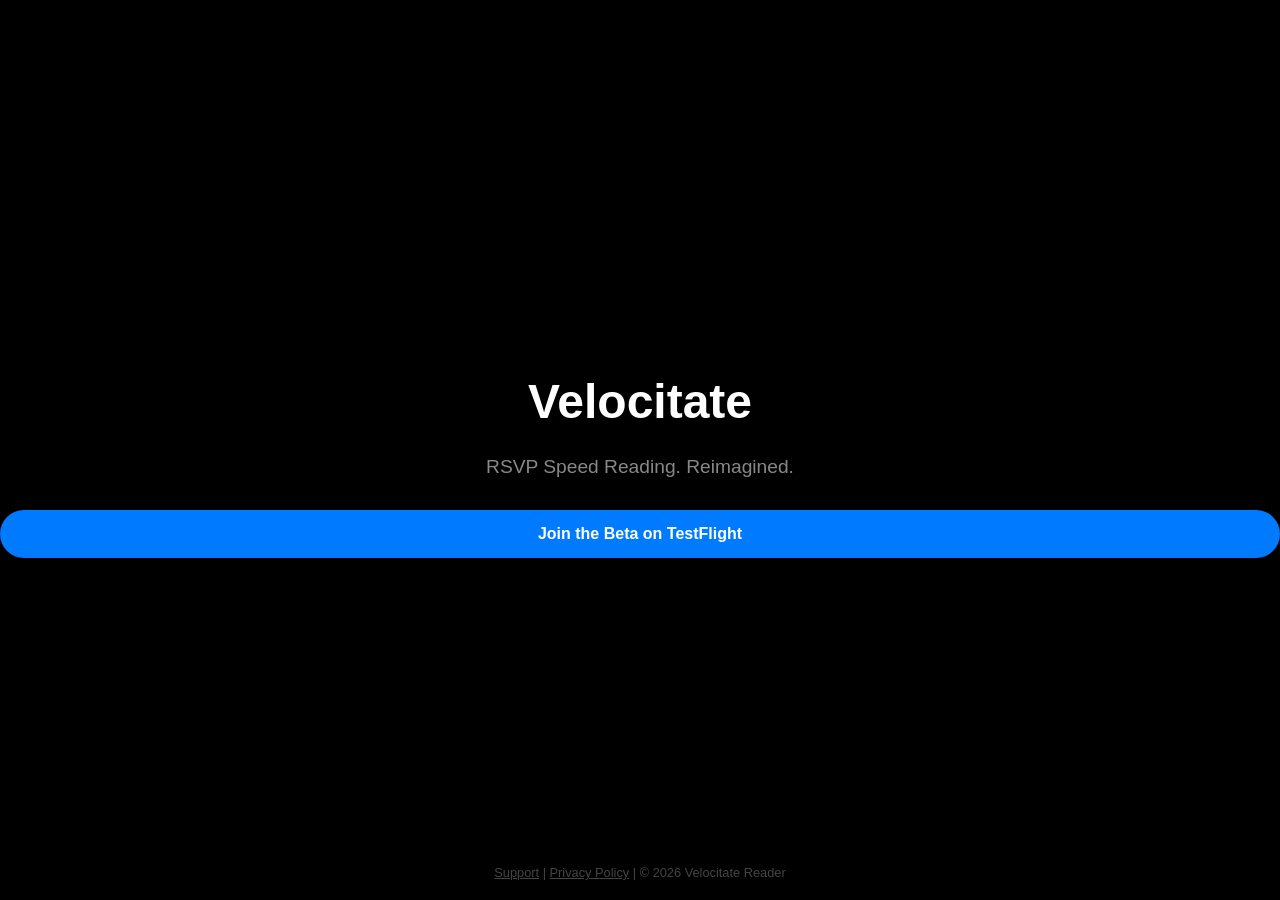
==== index.html @ eca7325d "Update index.html" ====
<!DOCTYPE html>
<html lang="en">
<head>
    <meta charset="UTF-8">
    <meta name="viewport" content="width=device-width, initial-scale=1.0">
    <title>Velocitate Reader | RSVP Speed Reading</title>
    <style>
        body { font-family: -apple-system, BlinkMacSystemFont, "Segoe UI", Roboto, Helvetica, Arial, sans-serif; background: #000; color: #fff; text-align: center; display: flex; flex-direction: column; justify-content: center; height: 100vh; margin: 0; }
        h1 { font-size: 3rem; margin-bottom: 0.5rem; }
        p { color: #888; font-size: 1.2rem; margin-bottom: 2rem; }
        .cta { background: #007AFF; color: white; padding: 15px 30px; text-decoration: none; border-radius: 25px; font-weight: bold; transition: 0.3s; }
        .cta:hover { opacity: 0.8; }
        .footer { position: absolute; bottom: 20px; width: 100%; font-size: 0.8rem; color: #444; }
        a { color: #444; }
    </style>
</head>
<body>
    <h1>Velocitate</h1>
    <p>RSVP Speed Reading. Reimagined.</p>
    <a href="https://testflight.apple.com/join/eGEN9Txm" class="cta">Join the Beta on TestFlight</a>
    
    <div class="footer">
        <a href="support.html">Support</a> | 
        <a href="privacy.html">Privacy Policy</a> | © 2026 Velocitate Reader
    </div>
</body>
</html>
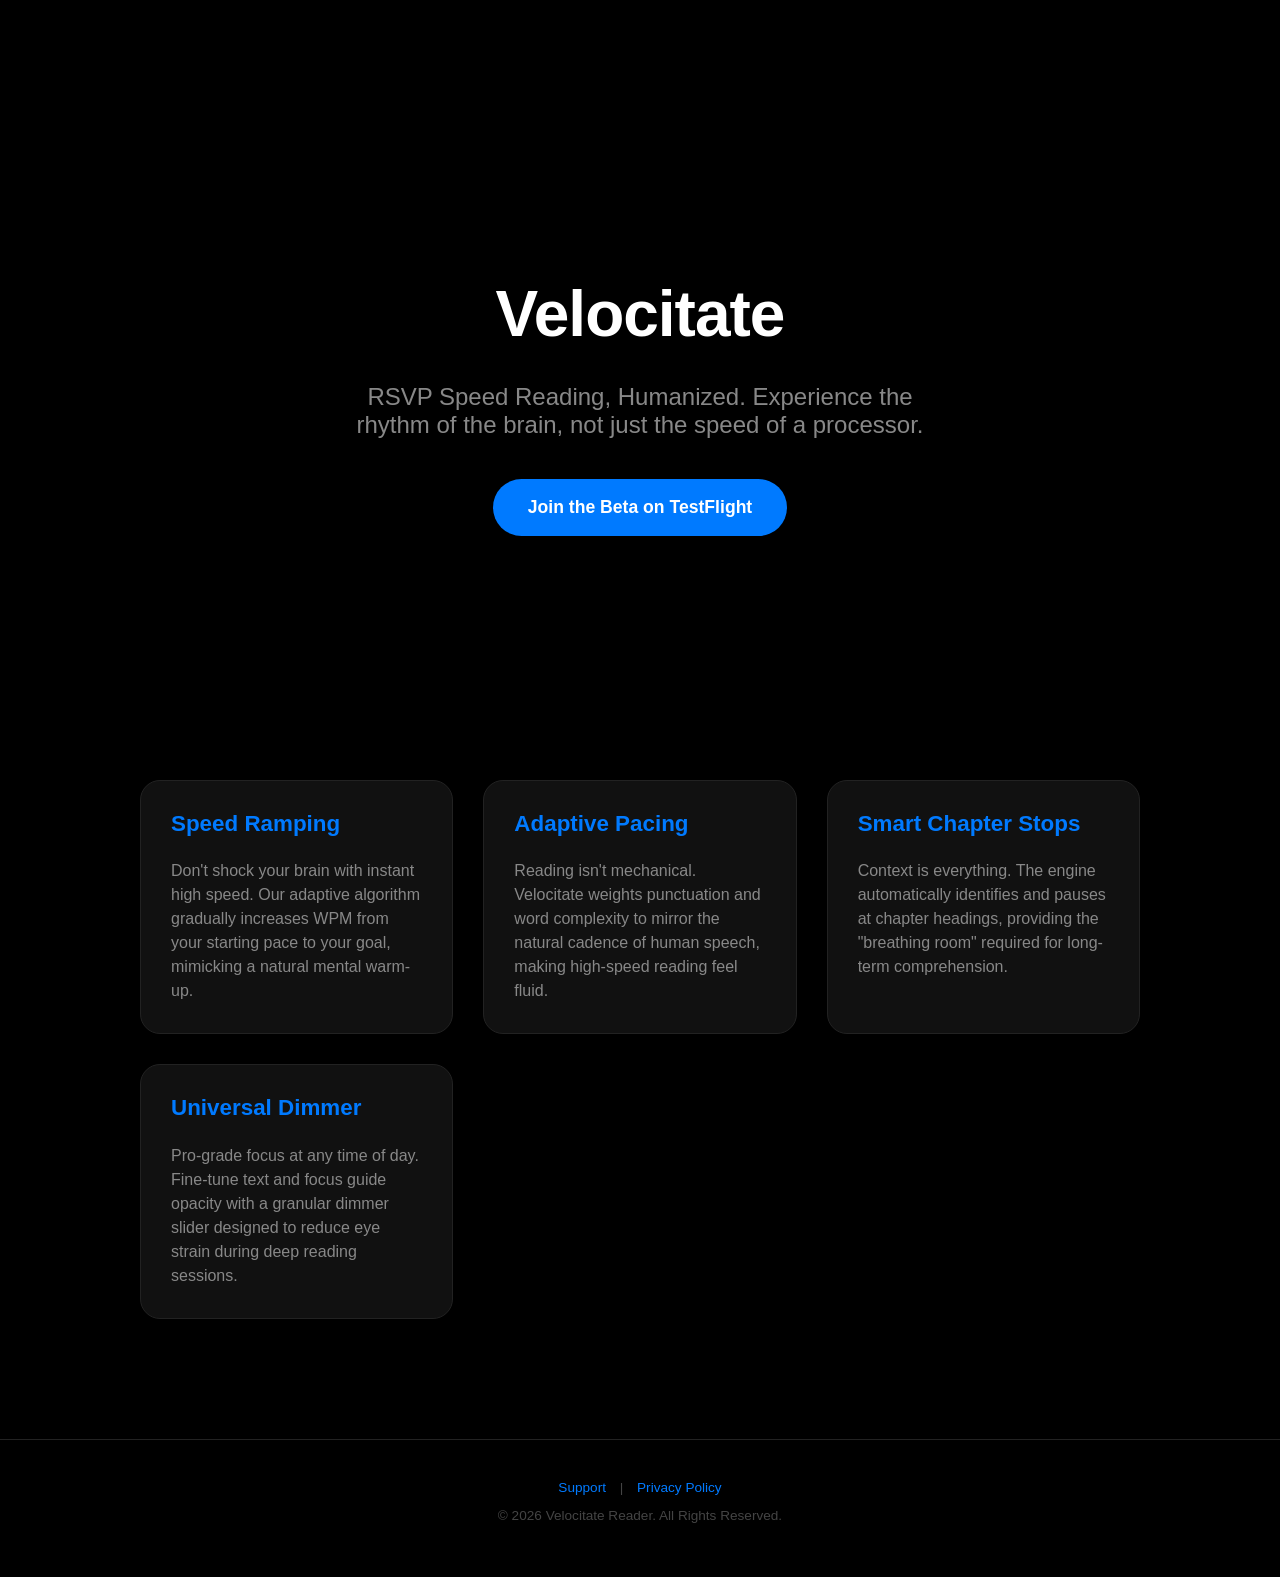
==== commit ab6c8839: "Update index.html" ====
--- a/index.html
+++ b/index.html
@@ -3,25 +3,66 @@
 <head>
     <meta charset="UTF-8">
     <meta name="viewport" content="width=device-width, initial-scale=1.0">
-    <title>Velocitate Reader | RSVP Speed Reading</title>
+    <title>Velocitate | RSVP Speed Reading, Humanized</title>
     <style>
-        body { font-family: -apple-system, BlinkMacSystemFont, "Segoe UI", Roboto, Helvetica, Arial, sans-serif; background: #000; color: #fff; text-align: center; display: flex; flex-direction: column; justify-content: center; height: 100vh; margin: 0; }
-        h1 { font-size: 3rem; margin-bottom: 0.5rem; }
-        p { color: #888; font-size: 1.2rem; margin-bottom: 2rem; }
-        .cta { background: #007AFF; color: white; padding: 15px 30px; text-decoration: none; border-radius: 25px; font-weight: bold; transition: 0.3s; }
-        .cta:hover { opacity: 0.8; }
-        .footer { position: absolute; bottom: 20px; width: 100%; font-size: 0.8rem; color: #444; }
-        a { color: #444; }
+        :root { --accent: #007AFF; --bg: #000; --card: #111; --text: #fff; --secondary: #888; }
+        body { font-family: -apple-system, BlinkMacSystemFont, "Segoe UI", Roboto, Helvetica, Arial, sans-serif; background: var(--bg); color: var(--text); margin: 0; padding: 0; }
+        
+        /* Hero Section */
+        .hero { display: flex; flex-direction: column; align-items: center; justify-content: center; min-height: 80vh; text-align: center; padding: 20px; }
+        h1 { font-size: 4rem; margin-bottom: 0.5rem; letter-spacing: -1px; }
+        .tagline { font-size: 1.5rem; color: var(--secondary); margin-bottom: 2.5rem; max-width: 600px; }
+        
+        /* CTA Button */
+        .cta { background: var(--accent); color: white; padding: 18px 35px; text-decoration: none; border-radius: 30px; font-weight: bold; font-size: 1.1rem; transition: transform 0.2s; }
+        .cta:hover { transform: scale(1.05); }
+
+        /* Features Section */
+        .features { max-width: 1000px; margin: 0 auto 100px auto; padding: 20px; display: grid; grid-template-columns: repeat(auto-fit, minmax(300px, 1fr)); gap: 30px; }
+        .feature-card { background: var(--card); padding: 30px; border-radius: 20px; border: 1px solid #222; }
+        .feature-card h3 { color: var(--accent); margin-top: 0; font-size: 1.4rem; }
+        .feature-card p { color: var(--secondary); line-height: 1.5; font-size: 1rem; margin-bottom: 0; }
+
+        /* Footer */
+        .footer { text-align: center; padding: 40px 20px; border-top: 1px solid #222; font-size: 0.85rem; color: #444; }
+        .footer a { color: var(--accent); text-decoration: none; margin: 0 10px; }
     </style>
 </head>
 <body>
-    <h1>Velocitate</h1>
-    <p>RSVP Speed Reading. Reimagined.</p>
-    <a href="https://testflight.apple.com/join/eGEN9Txm" class="cta">Join the Beta on TestFlight</a>
-    
+
+    <section class="hero">
+        <h1>Velocitate</h1>
+        <p class="tagline">RSVP Speed Reading, Humanized. Experience the rhythm of the brain, not just the speed of a processor.</p>
+        <a href="https://testflight.apple.com/join/eGEN9Txm" class="cta">Join the Beta on TestFlight</a>
+    </section>
+
+    <section class="features">
+        <div class="feature-card">
+            <h3>Speed Ramping</h3>
+            <p>Don't shock your brain with instant high speed. Our adaptive algorithm gradually increases WPM from your starting pace to your goal, mimicking a natural mental warm-up.</p>
+        </div>
+
+        <div class="feature-card">
+            <h3>Adaptive Pacing</h3>
+            <p>Reading isn't mechanical. Velocitate weights punctuation and word complexity to mirror the natural cadence of human speech, making high-speed reading feel fluid.</p>
+        </div>
+
+        <div class="feature-card">
+            <h3>Smart Chapter Stops</h3>
+            <p>Context is everything. The engine automatically identifies and pauses at chapter headings, providing the "breathing room" required for long-term comprehension.</p>
+        </div>
+
+        <div class="feature-card">
+            <h3>Universal Dimmer</h3>
+            <p>Pro-grade focus at any time of day. Fine-tune text and focus guide opacity with a granular dimmer slider designed to reduce eye strain during deep reading sessions.</p>
+        </div>
+    </section>
+
     <div class="footer">
         <a href="support.html">Support</a> | 
-        <a href="privacy.html">Privacy Policy</a> | © 2026 Velocitate Reader
+        <a href="privacy.html">Privacy Policy</a>
+        <p>© 2026 Velocitate Reader. All Rights Reserved.</p>
     </div>
+
 </body>
 </html>
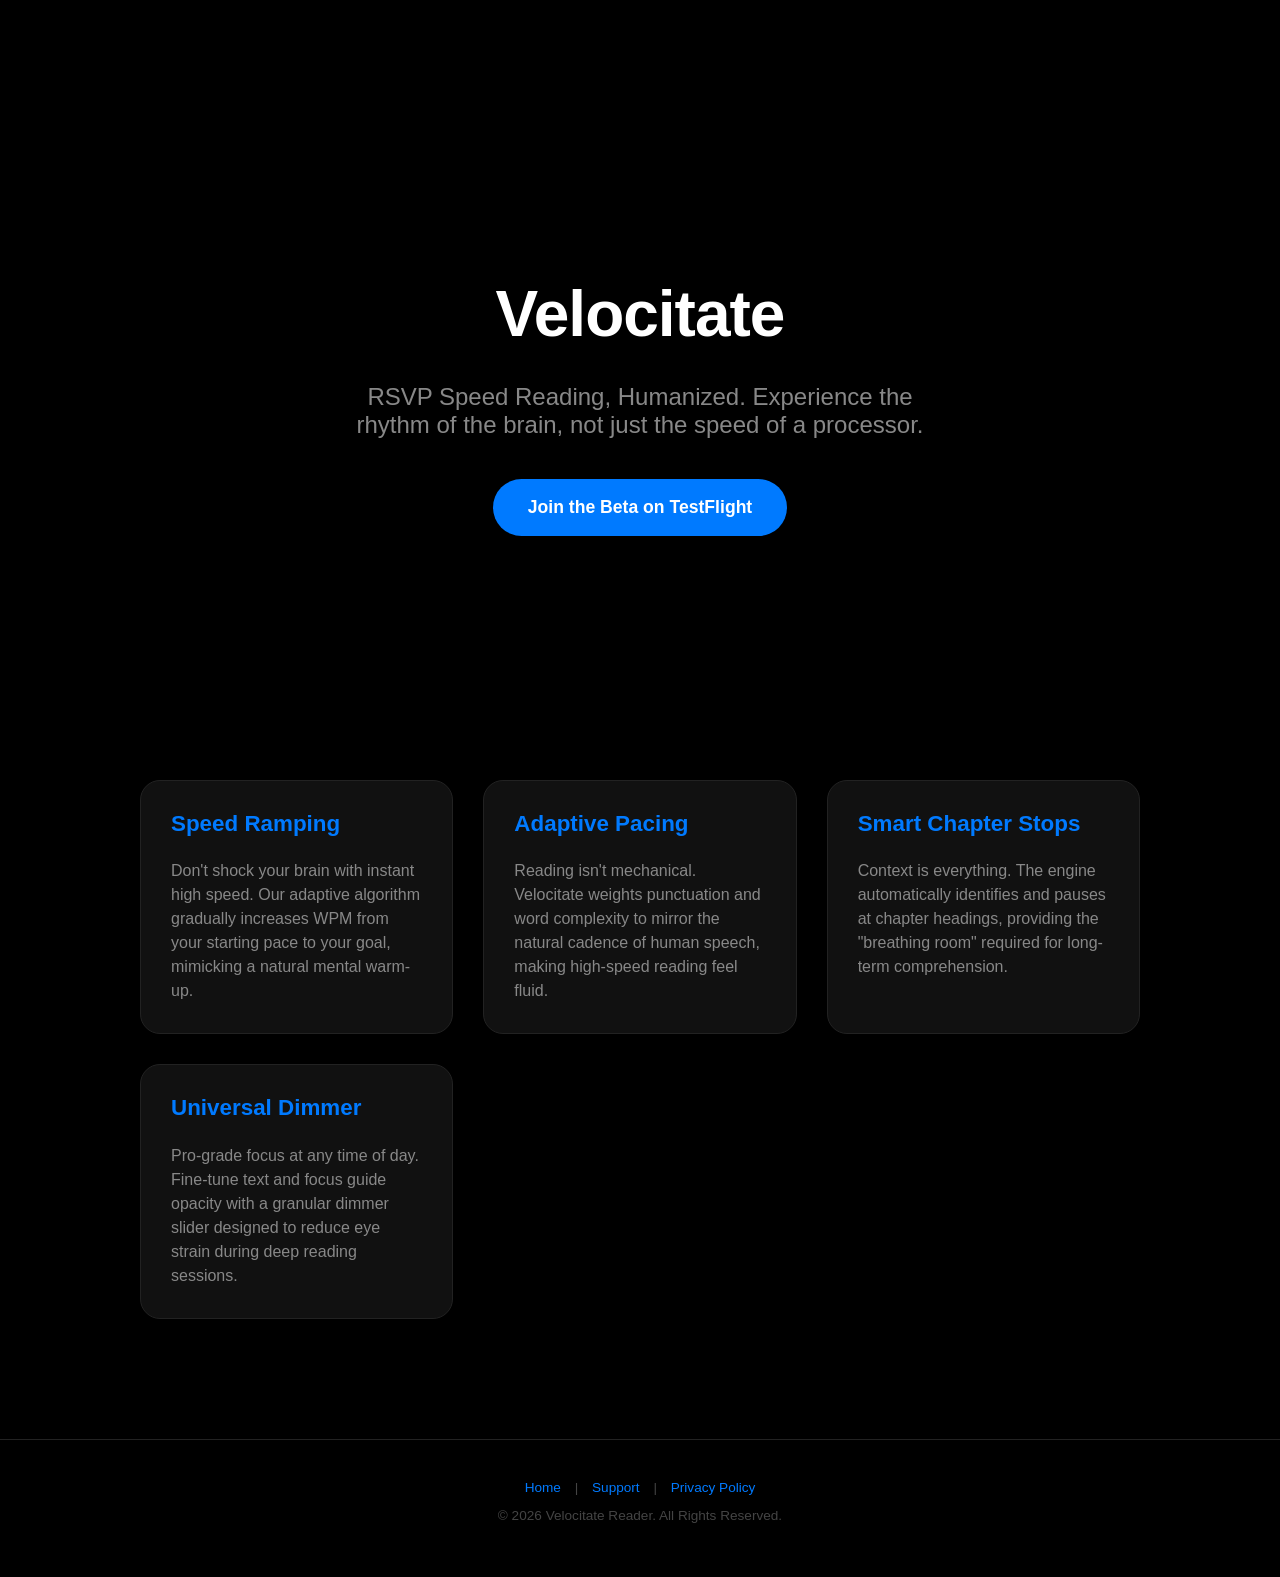
==== commit fc5c491d: "Update index.html" ====
--- a/index.html
+++ b/index.html
@@ -59,10 +59,13 @@
     </section>
 
     <div class="footer">
+        <a href="index.html">Home</a> | 
         <a href="support.html">Support</a> | 
         <a href="privacy.html">Privacy Policy</a>
         <p>© 2026 Velocitate Reader. All Rights Reserved.</p>
     </div>
+</body>
+</html>
 
 </body>
 </html>
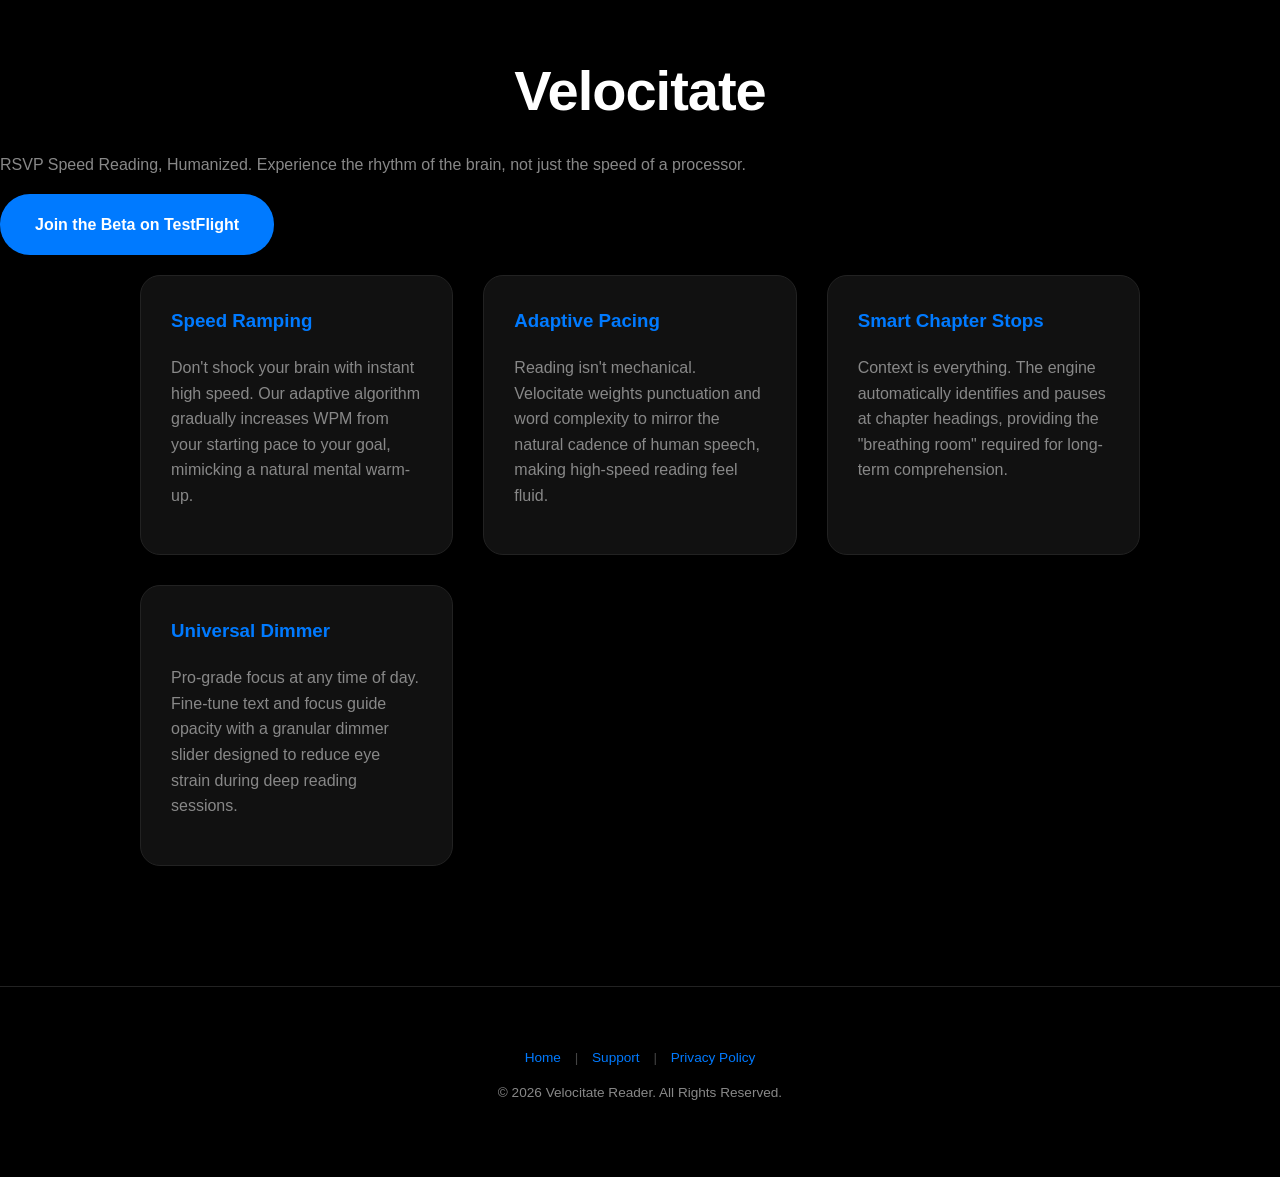
==== commit 45772c32: "Update index.html" ====
--- a/index.html
+++ b/index.html
@@ -4,29 +4,7 @@
     <meta charset="UTF-8">
     <meta name="viewport" content="width=device-width, initial-scale=1.0">
     <title>Velocitate | RSVP Speed Reading, Humanized</title>
-    <style>
-        :root { --accent: #007AFF; --bg: #000; --card: #111; --text: #fff; --secondary: #888; }
-        body { font-family: -apple-system, BlinkMacSystemFont, "Segoe UI", Roboto, Helvetica, Arial, sans-serif; background: var(--bg); color: var(--text); margin: 0; padding: 0; }
-        
-        /* Hero Section */
-        .hero { display: flex; flex-direction: column; align-items: center; justify-content: center; min-height: 80vh; text-align: center; padding: 20px; }
-        h1 { font-size: 4rem; margin-bottom: 0.5rem; letter-spacing: -1px; }
-        .tagline { font-size: 1.5rem; color: var(--secondary); margin-bottom: 2.5rem; max-width: 600px; }
-        
-        /* CTA Button */
-        .cta { background: var(--accent); color: white; padding: 18px 35px; text-decoration: none; border-radius: 30px; font-weight: bold; font-size: 1.1rem; transition: transform 0.2s; }
-        .cta:hover { transform: scale(1.05); }
-
-        /* Features Section */
-        .features { max-width: 1000px; margin: 0 auto 100px auto; padding: 20px; display: grid; grid-template-columns: repeat(auto-fit, minmax(300px, 1fr)); gap: 30px; }
-        .feature-card { background: var(--card); padding: 30px; border-radius: 20px; border: 1px solid #222; }
-        .feature-card h3 { color: var(--accent); margin-top: 0; font-size: 1.4rem; }
-        .feature-card p { color: var(--secondary); line-height: 1.5; font-size: 1rem; margin-bottom: 0; }
-
-        /* Footer */
-        .footer { text-align: center; padding: 40px 20px; border-top: 1px solid #222; font-size: 0.85rem; color: #444; }
-        .footer a { color: var(--accent); text-decoration: none; margin: 0 10px; }
-    </style>
+<link rel="stylesheet" href="style.css">
 </head>
 <body>
 
--- a/style.css
+++ b/style.css
@@ -0,0 +1,85 @@
+/* Velocitate Global Styles */
+:root {
+    --accent: #007AFF;
+    --bg: #000;
+    --card: #111;
+    --text: #fff;
+    --secondary: #888;
+    --border: #222;
+}
+
+body {
+    font-family: -apple-system, BlinkMacSystemFont, "Segoe UI", Roboto, Helvetica, Arial, sans-serif;
+    background: var(--bg);
+    color: var(--text);
+    line-height: 1.6;
+    margin: 0;
+    padding: 0;
+}
+
+.container {
+    max-width: 800px;
+    margin: 0 auto;
+    padding: 40px 20px;
+}
+
+/* Typography */
+h1 { font-size: 3.5rem; letter-spacing: -1px; margin-bottom: 0.5rem; text-align: center; }
+h2 { font-size: 1.5rem; margin-top: 2.5rem; color: #eee; border-bottom: 1px solid var(--border); padding-bottom: 10px; }
+p { color: var(--secondary); }
+
+/* Buttons & Links */
+.cta {
+    background: var(--accent);
+    color: white;
+    padding: 18px 35px;
+    text-decoration: none;
+    border-radius: 30px;
+    font-weight: bold;
+    display: inline-block;
+    transition: transform 0.2s;
+}
+.cta:hover { transform: scale(1.05); }
+
+.back-link {
+    display: block;
+    margin-bottom: 20px;
+    color: var(--accent);
+    text-decoration: none;
+    font-size: 0.9rem;
+}
+
+/* Feature Cards (Index Page) */
+.features {
+    max-width: 1000px;
+    margin: 0 auto 100px auto;
+    padding: 20px;
+    display: grid;
+    grid-template-columns: repeat(auto-fit, minmax(300px, 1fr));
+    gap: 30px;
+}
+
+.feature-card {
+    background: var(--card);
+    padding: 30px;
+    border-radius: 20px;
+    border: 1px solid var(--border);
+}
+
+.feature-card h3 { color: var(--accent); margin-top: 0; }
+
+/* Unified Footer */
+.footer {
+    text-align: center;
+    padding: 60px 20px;
+    border-top: 1px solid var(--border);
+    font-size: 0.85rem;
+    color: #444;
+    margin-top: 60px;
+}
+
+.footer a {
+    color: var(--accent);
+    text-decoration: none;
+    margin: 0 10px;
+}
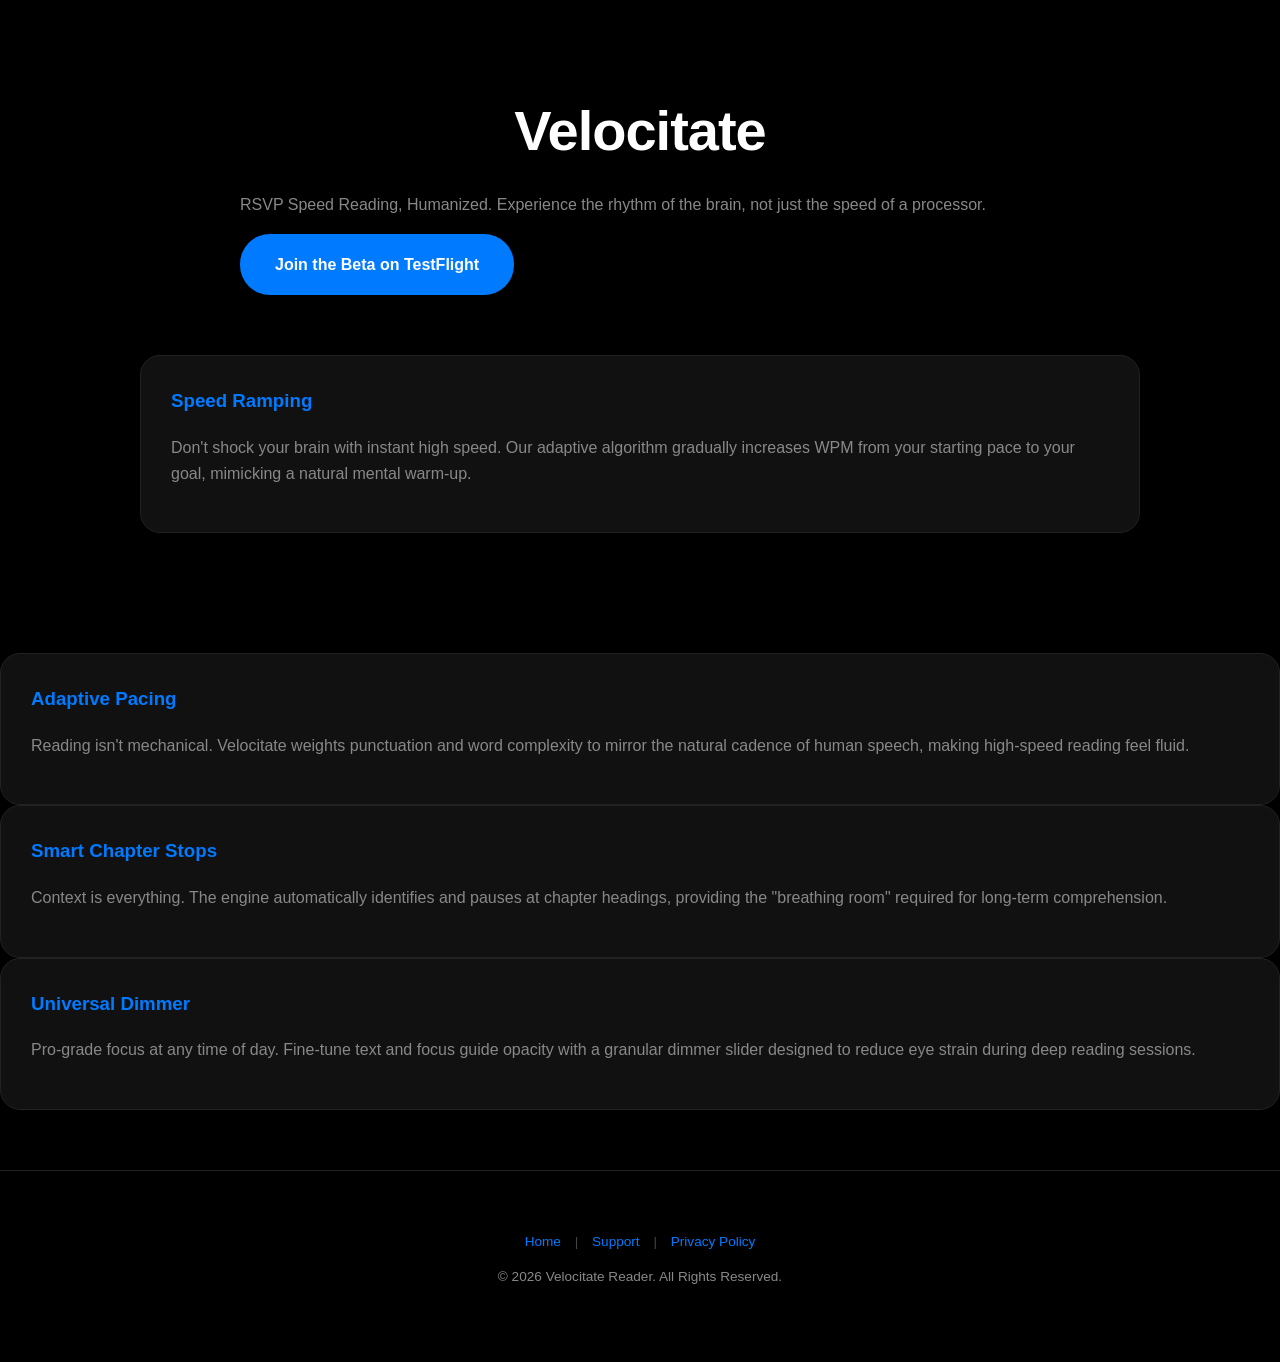
==== commit 7d1f75f4: "Update index.html" ====
--- a/index.html
+++ b/index.html
@@ -8,17 +8,17 @@
 </head>
 <body>
 
-    <section class="hero">
-        <h1>Velocitate</h1>
-        <p class="tagline">RSVP Speed Reading, Humanized. Experience the rhythm of the brain, not just the speed of a processor.</p>
-        <a href="https://testflight.apple.com/join/eGEN9Txm" class="cta">Join the Beta on TestFlight</a>
+    <section class="hero container"> <h1>Velocitate</h1>
+    <p class="tagline">RSVP Speed Reading, Humanized. Experience the rhythm of the brain, not just the speed of a processor.</p>
+    <a href="https://testflight.apple.com/join/eGEN9Txm" class="cta">Join the Beta on TestFlight</a>
+</section>
+
+<section class="features"> <div class="feature-card">
+        <h3>Speed Ramping</h3>
+        <p>Don't shock your brain with instant high speed. Our adaptive algorithm gradually increases WPM from your starting pace to your goal, mimicking a natural mental warm-up.</p>
+    </div>
     </section>
-
-    <section class="features">
-        <div class="feature-card">
-            <h3>Speed Ramping</h3>
-            <p>Don't shock your brain with instant high speed. Our adaptive algorithm gradually increases WPM from your starting pace to your goal, mimicking a natural mental warm-up.</p>
-        </div>
+    
 
         <div class="feature-card">
             <h3>Adaptive Pacing</h3>
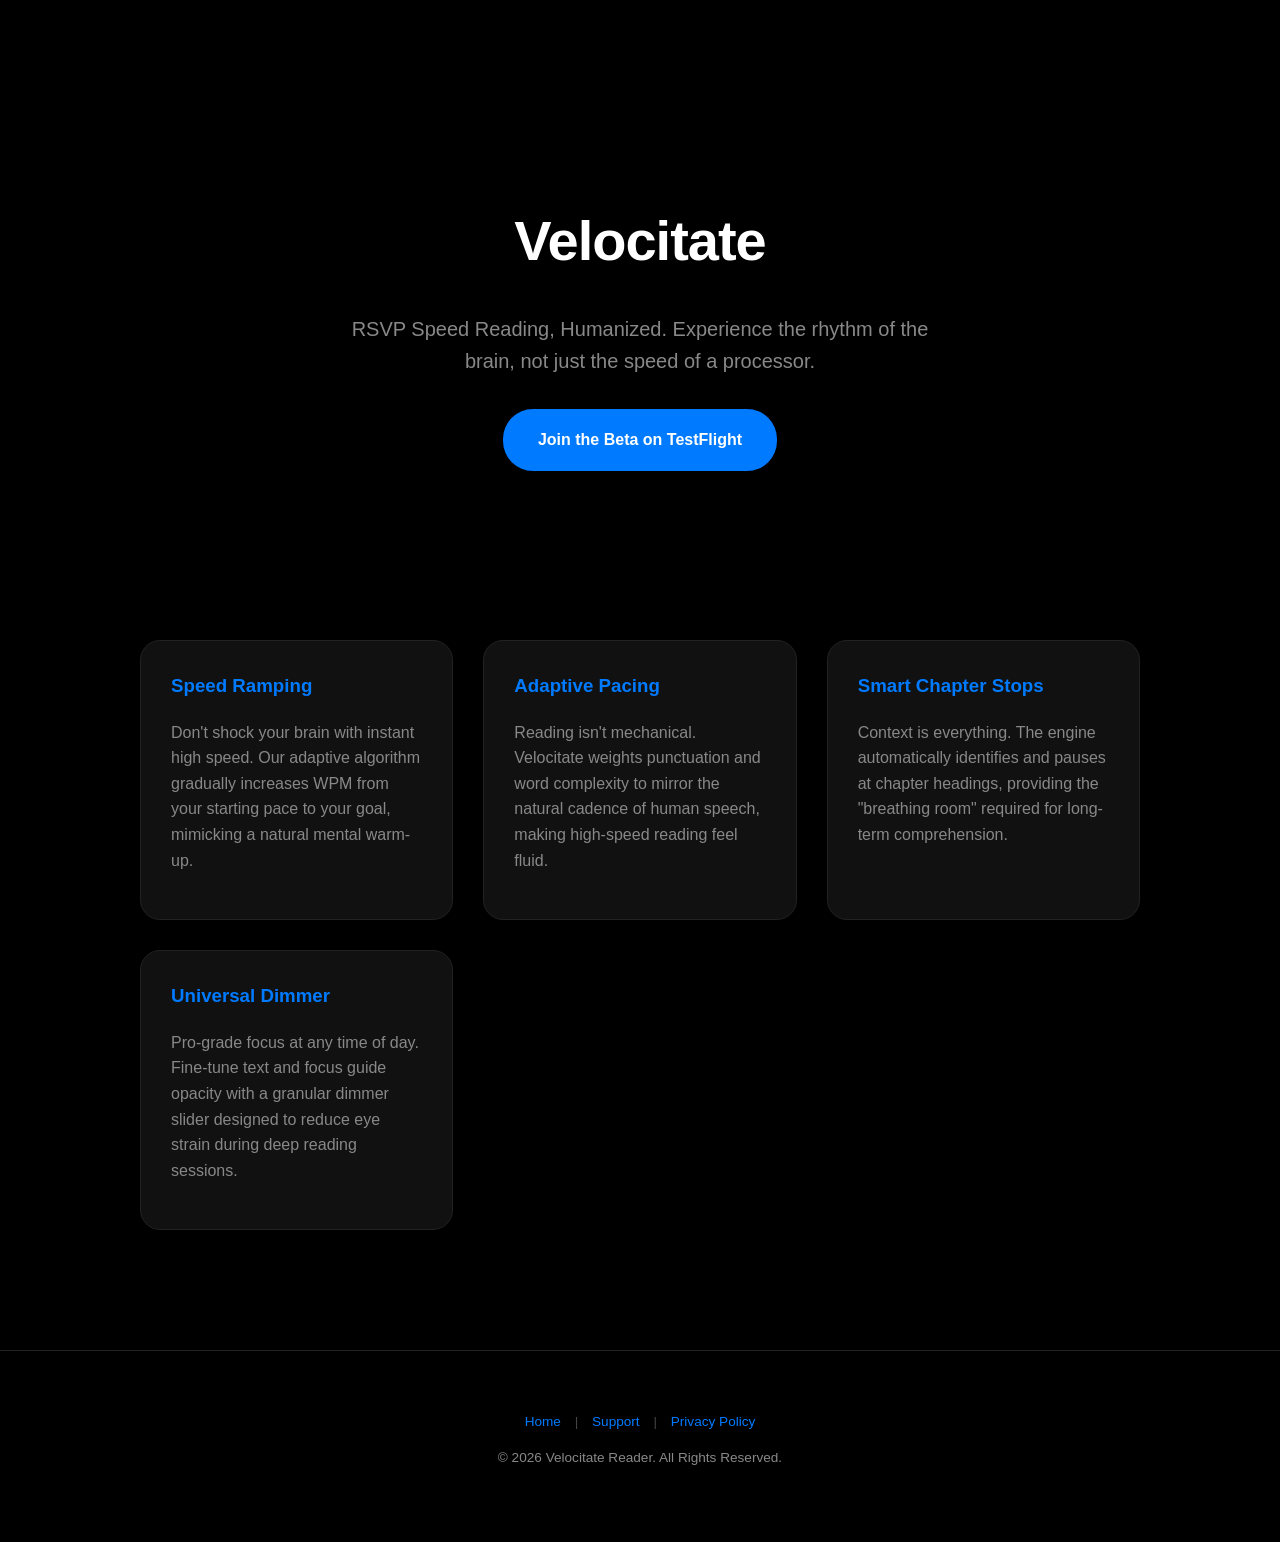
==== commit 2623fc24: "Update index.html" ====
--- a/index.html
+++ b/index.html
@@ -4,21 +4,21 @@
     <meta charset="UTF-8">
     <meta name="viewport" content="width=device-width, initial-scale=1.0">
     <title>Velocitate | RSVP Speed Reading, Humanized</title>
-<link rel="stylesheet" href="style.css">
+    <link rel="stylesheet" href="style.css">
 </head>
 <body>
 
-    <section class="hero container"> <h1>Velocitate</h1>
-    <p class="tagline">RSVP Speed Reading, Humanized. Experience the rhythm of the brain, not just the speed of a processor.</p>
-    <a href="https://testflight.apple.com/join/eGEN9Txm" class="cta">Join the Beta on TestFlight</a>
-</section>
+    <section class="hero container">
+        <h1>Velocitate</h1>
+        <p class="tagline">RSVP Speed Reading, Humanized. Experience the rhythm of the brain, not just the speed of a processor.</p>
+        <a href="https://testflight.apple.com/join/YOUR_ID" class="cta">Join the Beta on TestFlight</a>
+    </section>
 
-<section class="features"> <div class="feature-card">
-        <h3>Speed Ramping</h3>
-        <p>Don't shock your brain with instant high speed. Our adaptive algorithm gradually increases WPM from your starting pace to your goal, mimicking a natural mental warm-up.</p>
-    </div>
-    </section>
-    
+    <section class="features">
+        <div class="feature-card">
+            <h3>Speed Ramping</h3>
+            <p>Don't shock your brain with instant high speed. Our adaptive algorithm gradually increases WPM from your starting pace to your goal, mimicking a natural mental warm-up.</p>
+        </div>
 
         <div class="feature-card">
             <h3>Adaptive Pacing</h3>
@@ -42,8 +42,6 @@
         <a href="privacy.html">Privacy Policy</a>
         <p>© 2026 Velocitate Reader. All Rights Reserved.</p>
     </div>
-</body>
-</html>
 
 </body>
 </html>
--- a/style.css
+++ b/style.css
@@ -21,6 +21,24 @@
     max-width: 800px;
     margin: 0 auto;
     padding: 40px 20px;
+}
+
+/* Add this to style.css */
+.hero {
+    display: flex;
+    flex-direction: column;
+    align-items: center;
+    justify-content: center;
+    min-height: 60vh; /* This gives it that 'full-screen' opening feel */
+    text-align: center;
+    padding-bottom: 40px;
+}
+
+.tagline {
+    font-size: 1.25rem;
+    color: var(--secondary);
+    max-width: 600px;
+    margin-bottom: 2rem;
 }
 
 /* Typography */
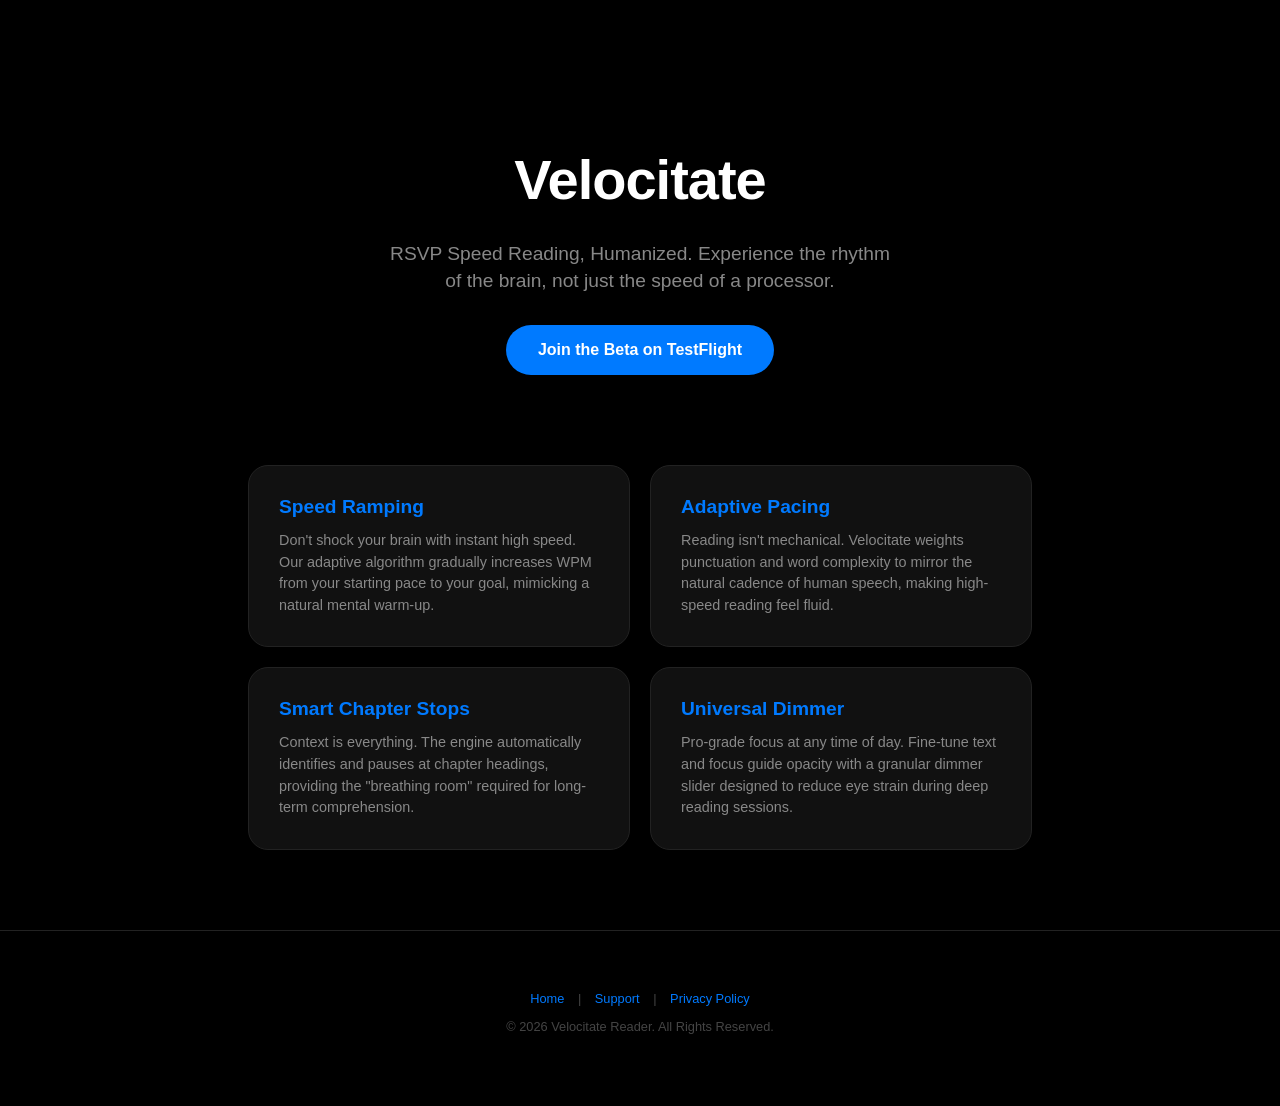
==== commit 29103aa7: "Update index.html" ====
--- a/index.html
+++ b/index.html
@@ -3,16 +3,16 @@
 <head>
     <meta charset="UTF-8">
     <meta name="viewport" content="width=device-width, initial-scale=1.0">
-    <title>Velocitate | RSVP Speed Reading, Humanized</title>
+    <title>Velocitate | RSVP Speed Reading</title>
     <link rel="stylesheet" href="style.css">
 </head>
 <body>
 
-    <section class="hero container">
+    <header class="hero container">
         <h1>Velocitate</h1>
         <p class="tagline">RSVP Speed Reading, Humanized. Experience the rhythm of the brain, not just the speed of a processor.</p>
-        <a href="https://testflight.apple.com/join/YOUR_ID" class="cta">Join the Beta on TestFlight</a>
-    </section>
+        <a href="https://testflight.apple.com/join/eGEN9Txm" class="cta">Join the Beta on TestFlight</a>
+    </header>
 
     <section class="features">
         <div class="feature-card">
@@ -36,12 +36,12 @@
         </div>
     </section>
 
-    <div class="footer">
+    <footer class="footer">
         <a href="index.html">Home</a> | 
         <a href="support.html">Support</a> | 
         <a href="privacy.html">Privacy Policy</a>
         <p>© 2026 Velocitate Reader. All Rights Reserved.</p>
-    </div>
+    </footer>
 
 </body>
 </html>
--- a/style.css
+++ b/style.css
@@ -1,4 +1,3 @@
-/* Velocitate Global Styles */
 :root {
     --accent: #007AFF;
     --bg: #000;
@@ -12,69 +11,39 @@
     font-family: -apple-system, BlinkMacSystemFont, "Segoe UI", Roboto, Helvetica, Arial, sans-serif;
     background: var(--bg);
     color: var(--text);
-    line-height: 1.6;
     margin: 0;
     padding: 0;
 }
 
 .container {
-    max-width: 800px;
+    max-width: 900px;
     margin: 0 auto;
-    padding: 40px 20px;
+    padding: 20px;
 }
 
-/* Add this to style.css */
+/* 1. Reduced the gap here by changing min-height and padding */
 .hero {
     display: flex;
     flex-direction: column;
     align-items: center;
     justify-content: center;
-    min-height: 60vh; /* This gives it that 'full-screen' opening feel */
+    min-height: 45vh; /* Reduced from 60vh */
     text-align: center;
-    padding-bottom: 40px;
+    padding-top: 40px;
 }
 
-.tagline {
-    font-size: 1.25rem;
-    color: var(--secondary);
-    max-width: 600px;
-    margin-bottom: 2rem;
-}
+h1 { font-size: 3.5rem; margin-bottom: 10px; letter-spacing: -1px; }
+.tagline { font-size: 1.2rem; color: var(--secondary); margin-bottom: 30px; max-width: 500px; line-height: 1.4; }
 
-/* Typography */
-h1 { font-size: 3.5rem; letter-spacing: -1px; margin-bottom: 0.5rem; text-align: center; }
-h2 { font-size: 1.5rem; margin-top: 2.5rem; color: #eee; border-bottom: 1px solid var(--border); padding-bottom: 10px; }
-p { color: var(--secondary); }
-
-/* Buttons & Links */
-.cta {
-    background: var(--accent);
-    color: white;
-    padding: 18px 35px;
-    text-decoration: none;
-    border-radius: 30px;
-    font-weight: bold;
-    display: inline-block;
-    transition: transform 0.2s;
-}
-.cta:hover { transform: scale(1.05); }
-
-.back-link {
-    display: block;
-    margin-bottom: 20px;
-    color: var(--accent);
-    text-decoration: none;
-    font-size: 0.9rem;
-}
-
-/* Feature Cards (Index Page) */
+/* 2. Switched to Flexbox to center the 'leftover' cards */
 .features {
-    max-width: 1000px;
-    margin: 0 auto 100px auto;
-    padding: 20px;
-    display: grid;
-    grid-template-columns: repeat(auto-fit, minmax(300px, 1fr));
-    gap: 30px;
+    display: flex;
+    flex-wrap: wrap;
+    justify-content: center; /* This centers the second row! */
+    gap: 20px;
+    max-width: 1100px;
+    margin: 0 auto 80px auto;
+    padding: 0 20px;
 }
 
 .feature-card {
@@ -82,22 +51,31 @@
     padding: 30px;
     border-radius: 20px;
     border: 1px solid var(--border);
+    text-align: left;
+    /* This ensures they stay roughly 3-across on desktop */
+    width: 320px; 
+    flex-grow: 0;
 }
 
-.feature-card h3 { color: var(--accent); margin-top: 0; }
+.feature-card h3 { color: var(--accent); margin-top: 0; font-size: 1.2rem; margin-bottom: 12px; }
+.feature-card p { color: var(--secondary); font-size: 0.9rem; line-height: 1.5; margin: 0; }
 
-/* Unified Footer */
+.cta {
+    background: var(--accent);
+    color: white;
+    padding: 16px 32px;
+    text-decoration: none;
+    border-radius: 30px;
+    font-weight: bold;
+    transition: transform 0.2s;
+}
+.cta:hover { transform: scale(1.05); }
+
 .footer {
     text-align: center;
     padding: 60px 20px;
     border-top: 1px solid var(--border);
-    font-size: 0.85rem;
+    font-size: 0.8rem;
     color: #444;
-    margin-top: 60px;
 }
-
-.footer a {
-    color: var(--accent);
-    text-decoration: none;
-    margin: 0 10px;
-}
+.footer a { color: var(--accent); text-decoration: none; margin: 0 10px; }
